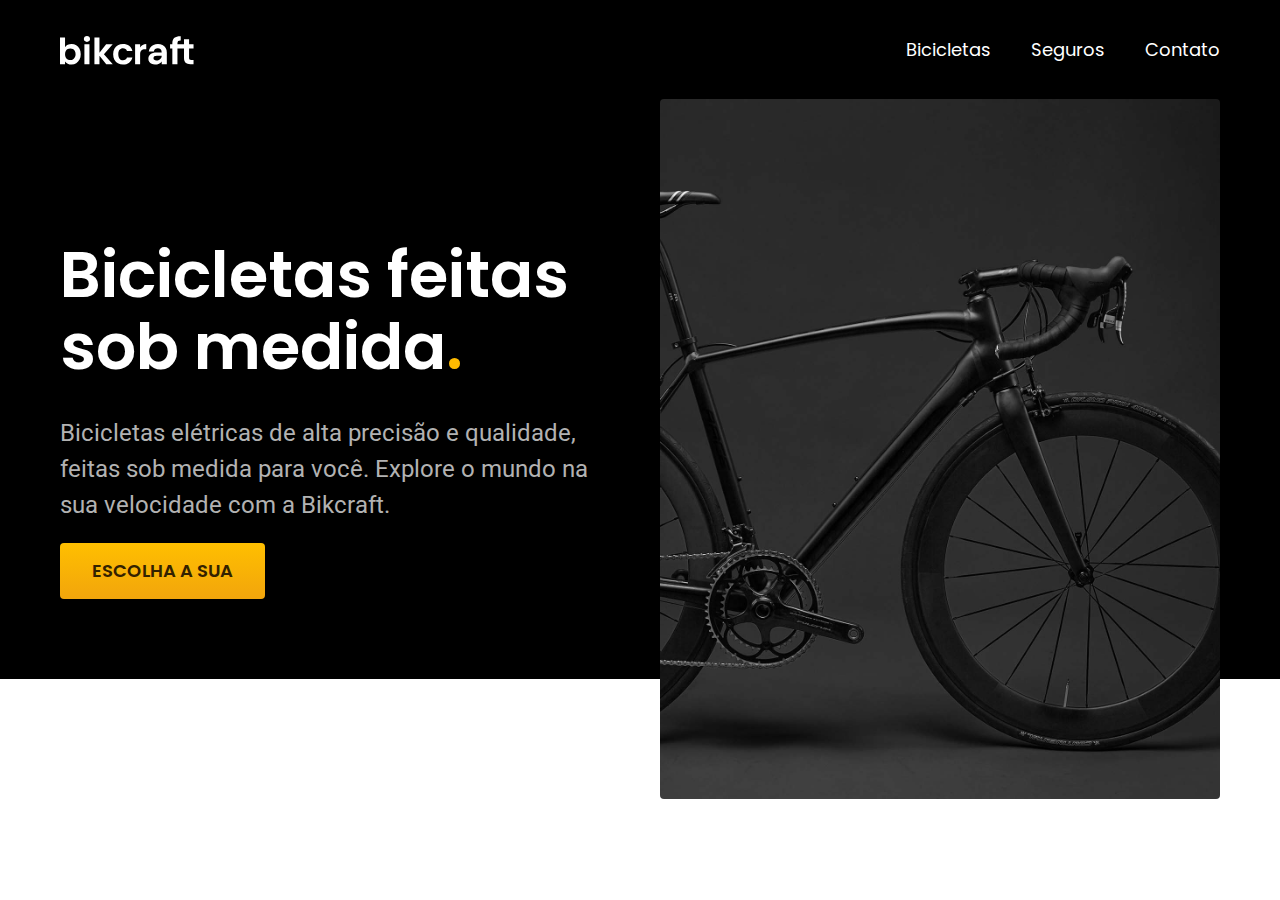
==== SiteBikeCraft_ProjetoFinal/index.html @ 53d5b5f6 "Projeto Final criado header e introdução" ====
<!DOCTYPE html>
<html lang="en">
<head>
    <meta charset="UTF-8">
    <meta name="viewport" content="width=device-width, initial-scale=1.0">
    <title>BikeCraft - Bicicletas Elétricas</title>
    <meta name="description" content="Bicicletas elétricas de alta precisão e qualidade,  feitas sob medida para o cliente. Explore o mundo na sua velocidade com a Bikcraft.">
    <link rel="stylesheet" href="./css/style.css">
    <link rel="preconnect" href="https://fonts.googleapis.com">
<link rel="preconnect" href="https://fonts.gstatic.com" crossorigin>
<link href="https://fonts.googleapis.com/css2?family=Poppins:wght@400;600&family=Roboto:wght@400;500&display=swap" rel="stylesheet">
</head>
<body>
    <header class="header-bg">
        <div class="header">
            <a href="./"><img src="./img/bikcraft.svg" alt=""></a>
            <nav aria-label="primaria">
                <ul class="header-menu">
                    <li><a href="./bicicletas.html">Bicicletas</a></li>
                    <li><a href="./seguros.html">Seguros</a></li>
                    <li><a href="./contato.html">Contato</a></li>
                </ul>
            </nav>
        </div>
    </header>

    <main class="introducao-bg">
        <div class="introducao">
            <div class="introducao-conteudo">
              <h1>Bicicletas feitas sob medida<span>.</span></h1>
              <p>Bicicletas elétricas de alta precisão e qualidade, feitas sob medida para você. Explore o mundo na sua velocidade com a Bikcraft.</p>
              <a class="btn" href="./bicicletas.html">Escolha a sua</a>
            </div>
            <div><img src="./img/fotos/introducao.jpg" alt="Bicicleta elétrica preta."></div>
        </div>
    </main>
</body>
</html>
---- SiteBikeCraft_ProjetoFinal/css/style.css ----
@import "./cssParticionado/header.css";
@import "./cssParticionado/global.css";
@import "./cssParticionado/introducao.css";
@import "./cssParticionado/componentes.css";
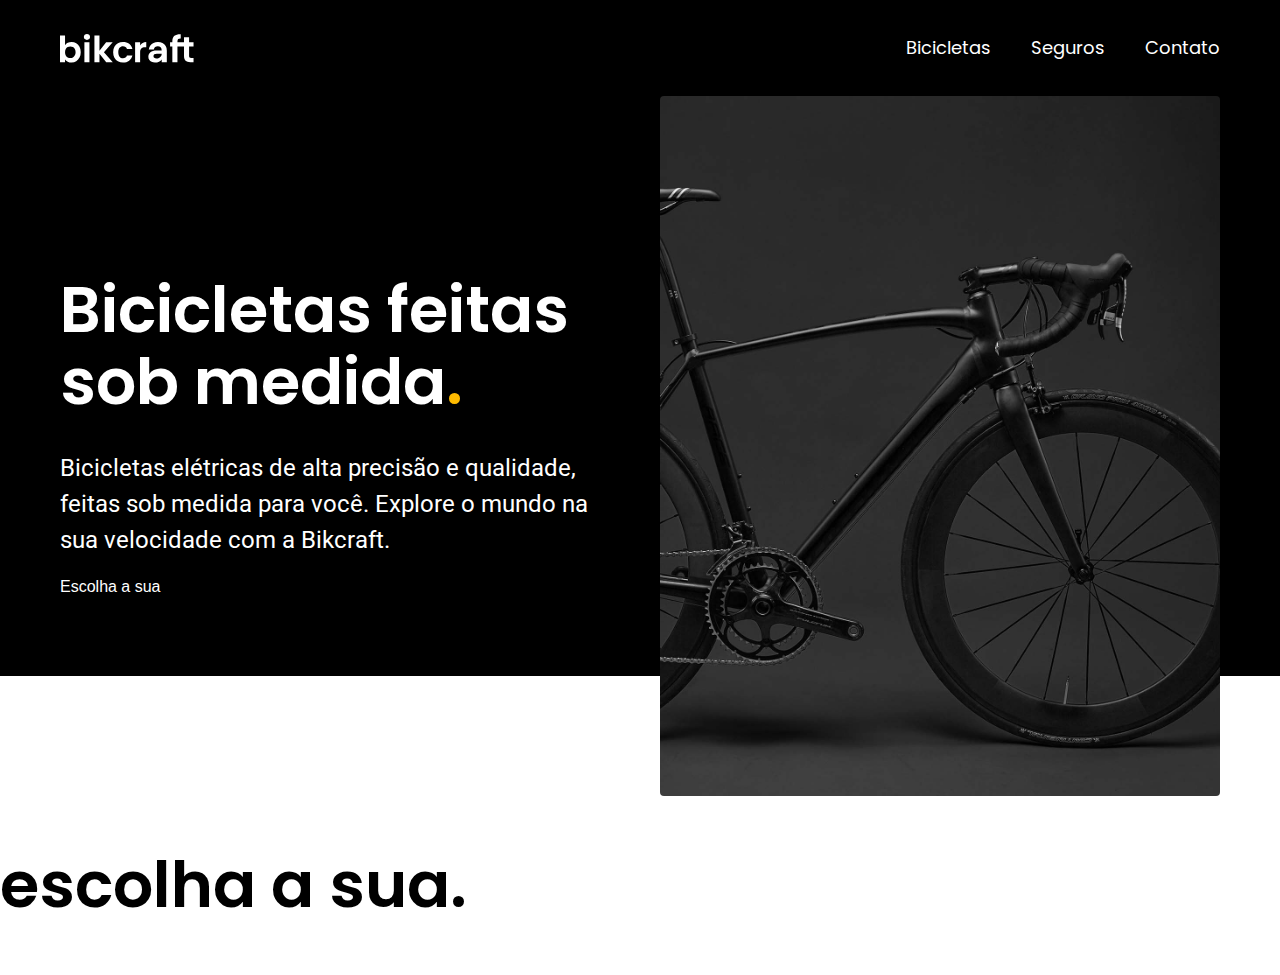
==== commit 6555a9c0: "Particionando css, ajeitando a tipografia" ====
--- a/SiteBikeCraft_ProjetoFinal/index.html
+++ b/SiteBikeCraft_ProjetoFinal/index.html
@@ -12,27 +12,33 @@
 </head>
 <body>
     <header class="header-bg">
-        <div class="header">
-            <a href="./"><img src="./img/bikcraft.svg" alt=""></a>
-            <nav aria-label="primaria">
-                <ul class="header-menu">
-                    <li><a href="./bicicletas.html">Bicicletas</a></li>
-                    <li><a href="./seguros.html">Seguros</a></li>
-                    <li><a href="./contato.html">Contato</a></li>
-                </ul>
-            </nav>
+        <div class="header container">
+          <a href="./">
+            <img src="./img/bikcraft.svg" alt="Bikcraft">
+          </a>
+    
+          <nav aria-label="primaria">
+            <ul class="header-menu font-1-m cor-0">
+              <li><a href="./bicicletas.html">Bicicletas</a></li>
+              <li><a href="./seguros.html">Seguros</a></li>
+              <li><a href="./contato.html">Contato</a></li>
+            </ul>
+          </nav>
         </div>
-    </header>
-
-    <main class="introducao-bg">
-        <div class="introducao">
-            <div class="introducao-conteudo">
-              <h1>Bicicletas feitas sob medida<span>.</span></h1>
-              <p>Bicicletas elétricas de alta precisão e qualidade, feitas sob medida para você. Explore o mundo na sua velocidade com a Bikcraft.</p>
-              <a class="btn" href="./bicicletas.html">Escolha a sua</a>
-            </div>
-            <div><img src="./img/fotos/introducao.jpg" alt="Bicicleta elétrica preta."></div>
+      </header>
+    
+      <main class="introducao-bg">
+        <div class="introducao container">
+          <div class="introducao-conteudo">
+            <h1 class="font-1-xxl cor-0">Bicicletas feitas sob medida<span class="cor-p1">.</span></h1>
+            <p class="font-2-l cor-5">Bicicletas elétricas de alta precisão e qualidade, feitas sob medida para você. Explore o mundo na sua velocidade com a Bikcraft.</p>
+            <a class="botao" href="./bicicletas.html">Escolha a sua</a>
+          </div>
+          <div>
+            <img src="./img/fotos/introducao.jpg" alt="Bicicleta elétrica preta.">
+          </div>
         </div>
-    </main>
+      </main>
+    <h2 class="font-1-xxl">escolha a sua.</h2>
 </body>
 </html>--- a/SiteBikeCraft_ProjetoFinal/css/style.css
+++ b/SiteBikeCraft_ProjetoFinal/css/style.css
@@ -2,6 +2,7 @@
 @import "./cssParticionado/global.css";
 @import "./cssParticionado/introducao.css";
 @import "./cssParticionado/componentes.css";
+@import "./cssParticionado/tipografia.css";
 
 
   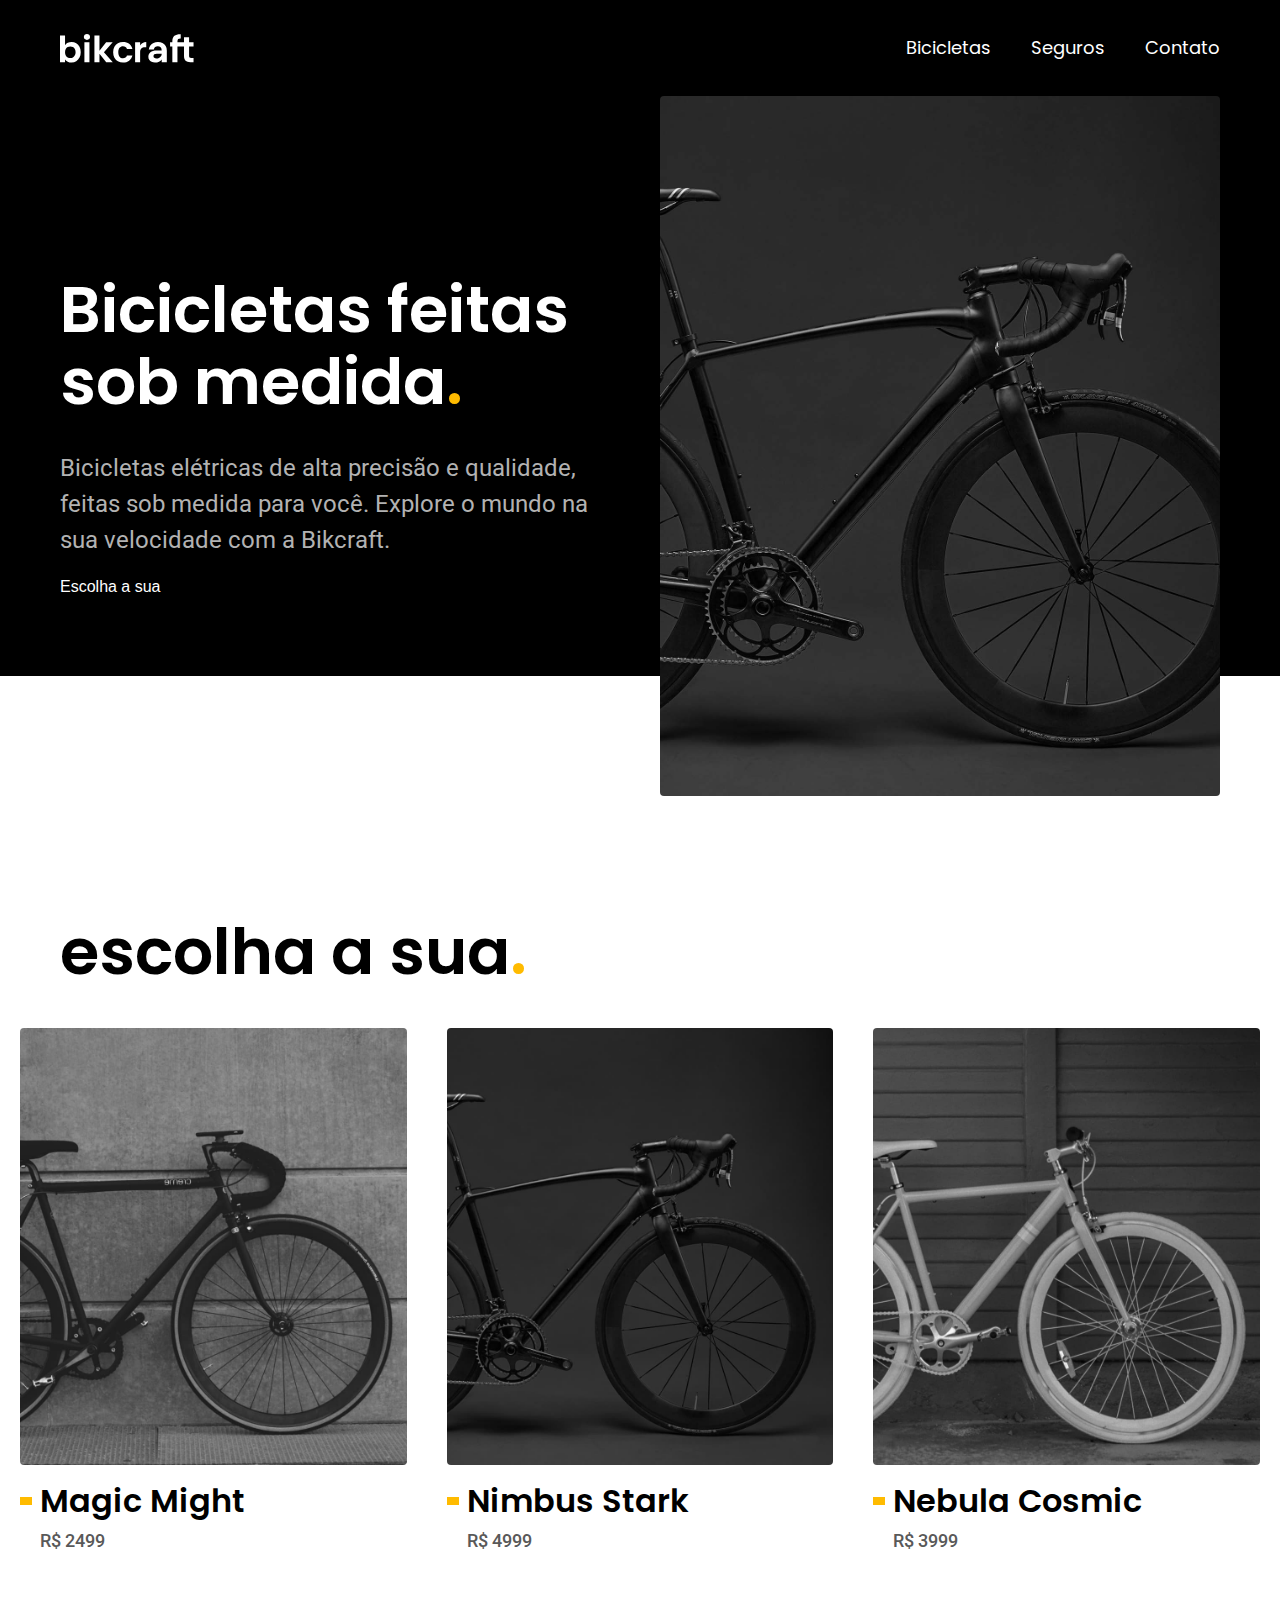
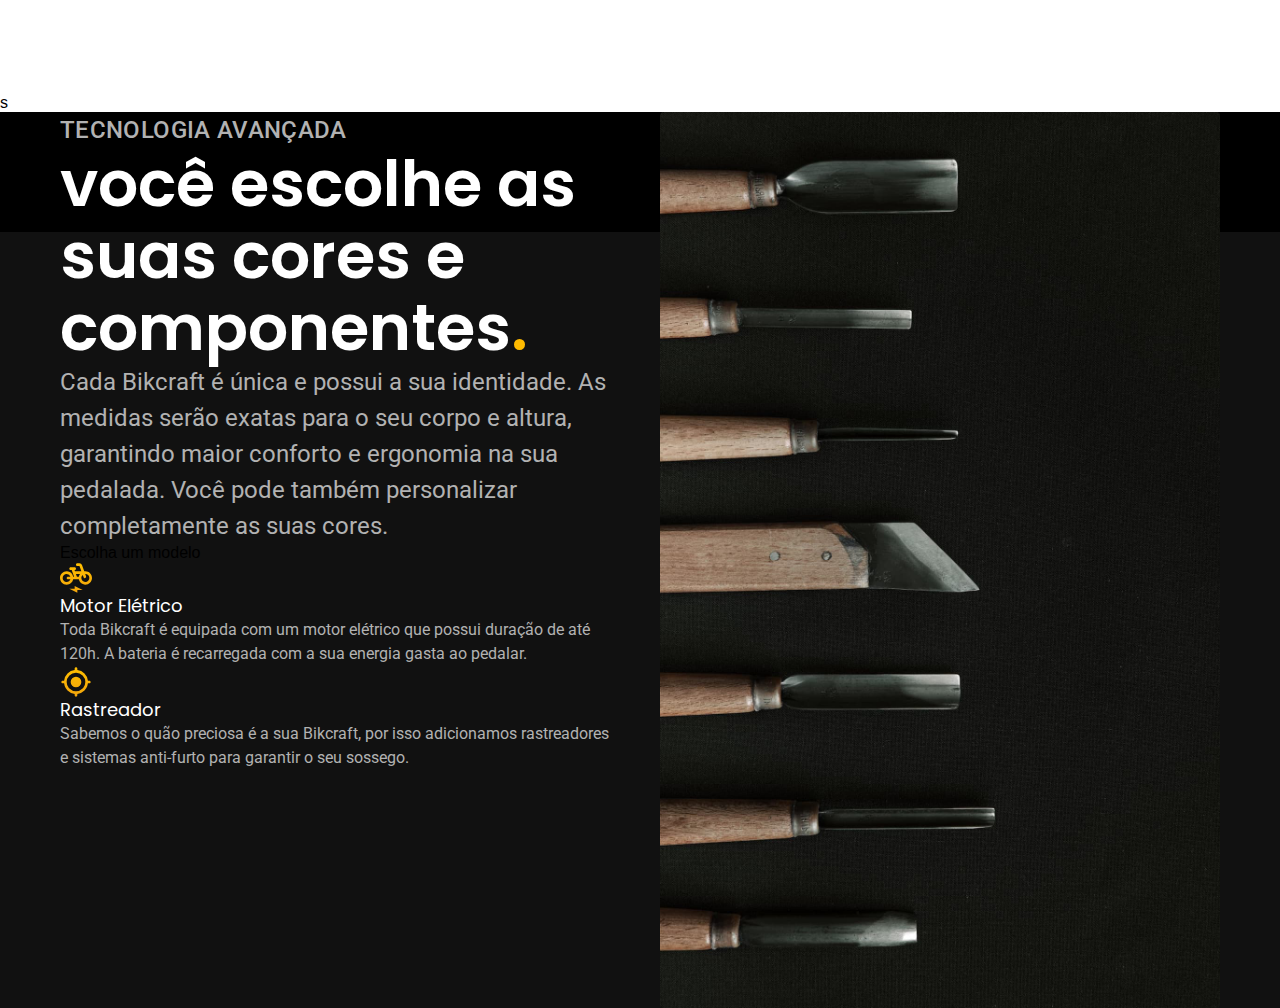
==== commit 4d147851: "Criado as section lista de bicicletas e tecnologia" ====
--- a/SiteBikeCraft_ProjetoFinal/index.html
+++ b/SiteBikeCraft_ProjetoFinal/index.html
@@ -39,6 +39,57 @@
           </div>
         </div>
       </main>
-    <h2 class="font-1-xxl">escolha a sua.</h2>
+    <article class="bicicletas-lista">
+      <h2 class="container font-1-xxl">escolha a sua<span class="cor-p1">.</span></h2>
+      <ul>
+        <li>
+          <a href="./bicicletas/magic.html">
+            <img src="./img/bicicletas/magic-home.jpg" alt="Bicicleta preta">
+            <h3 class="font-1-xl">Magic Might</h3>
+            <span class="font-2-m cor-8">R$ 2499</span>
+          </a>
+        </li>
+        <li>
+          <a href="./bicicletas/nimbus.html">
+            <img src="./img/bicicletas/nimbus-home.jpg" alt="Bicicleta preta">
+            <h3 class="font-1-xl">Nimbus Stark</h3>
+            <span class="font-2-m cor-8">R$ 4999</span>
+          </a>
+        </li>
+        <li>
+          <a href="./bicicletas/nebula.html">
+            <img src="./img/bicicletas/nebula-home.jpg" alt="Bicicleta preta">
+            <h3 class="font-1-xl">Nebula Cosmic</h3>
+            <span class="font-2-m cor-8">R$ 3999</span>
+          </a>
+        </li>
+      </ul>
+    </article>s
+
+    <article class="tecnologia-bg">
+      <div class="tecnologia container">
+        <div class="tecnologia-conteudo">
+          <span class="font-2-l-b cor-5">Tecnologia Avançada</span>
+          <h2 class="font-1-xxl cor-0">você escolhe as suas cores e componentes<span class="cor-p1">.</span></h2>
+          <p class="font-2-l cor-5">Cada Bikcraft é única e possui a sua identidade. As medidas serão exatas para o seu corpo e altura, garantindo maior conforto e ergonomia na sua pedalada. Você pode também personalizar completamente as suas cores.</p>
+          <a class="link" href="./bicicletas.html">Escolha um modelo</a>
+          <div class="tecnologia-vantagens">
+            <div>
+              <img src="./img/icones/eletrica.svg" alt="">
+              <h3 class="font-1-m cor-0">Motor Elétrico</h3>
+              <p class="font-2-s cor-5">Toda Bikcraft é equipada com um motor elétrico que possui duração de até 120h. A bateria é recarregada com a sua energia gasta ao pedalar.</p>
+            </div>
+            <div>
+              <img src="./img/icones/rastreador.svg" alt="">
+              <h3 class="font-1-m cor-0">Rastreador</h3>
+              <p class="font-2-s cor-5">Sabemos o quão preciosa é a sua Bikcraft, por isso adicionamos rastreadores e sistemas anti-furto para garantir o seu sossego.</p>
+            </div>
+          </div>
+        </div>
+        <div class="tecnologia-imagem">
+          <img src="./img/fotos/tecnologia.jpg" alt="">
+        </div>
+      </div>
+    </article>
 </body>
 </html>--- a/SiteBikeCraft_ProjetoFinal/css/style.css
+++ b/SiteBikeCraft_ProjetoFinal/css/style.css
@@ -3,6 +3,11 @@
 @import "./cssParticionado/introducao.css";
 @import "./cssParticionado/componentes.css";
 @import "./cssParticionado/tipografia.css";
+@import "./cssParticionado/cores.css";
+@import "./cssParticionado/tecnologia.css";
+
+@import "./cssParticionado/bicicletas-lista.css";
+
 
 
   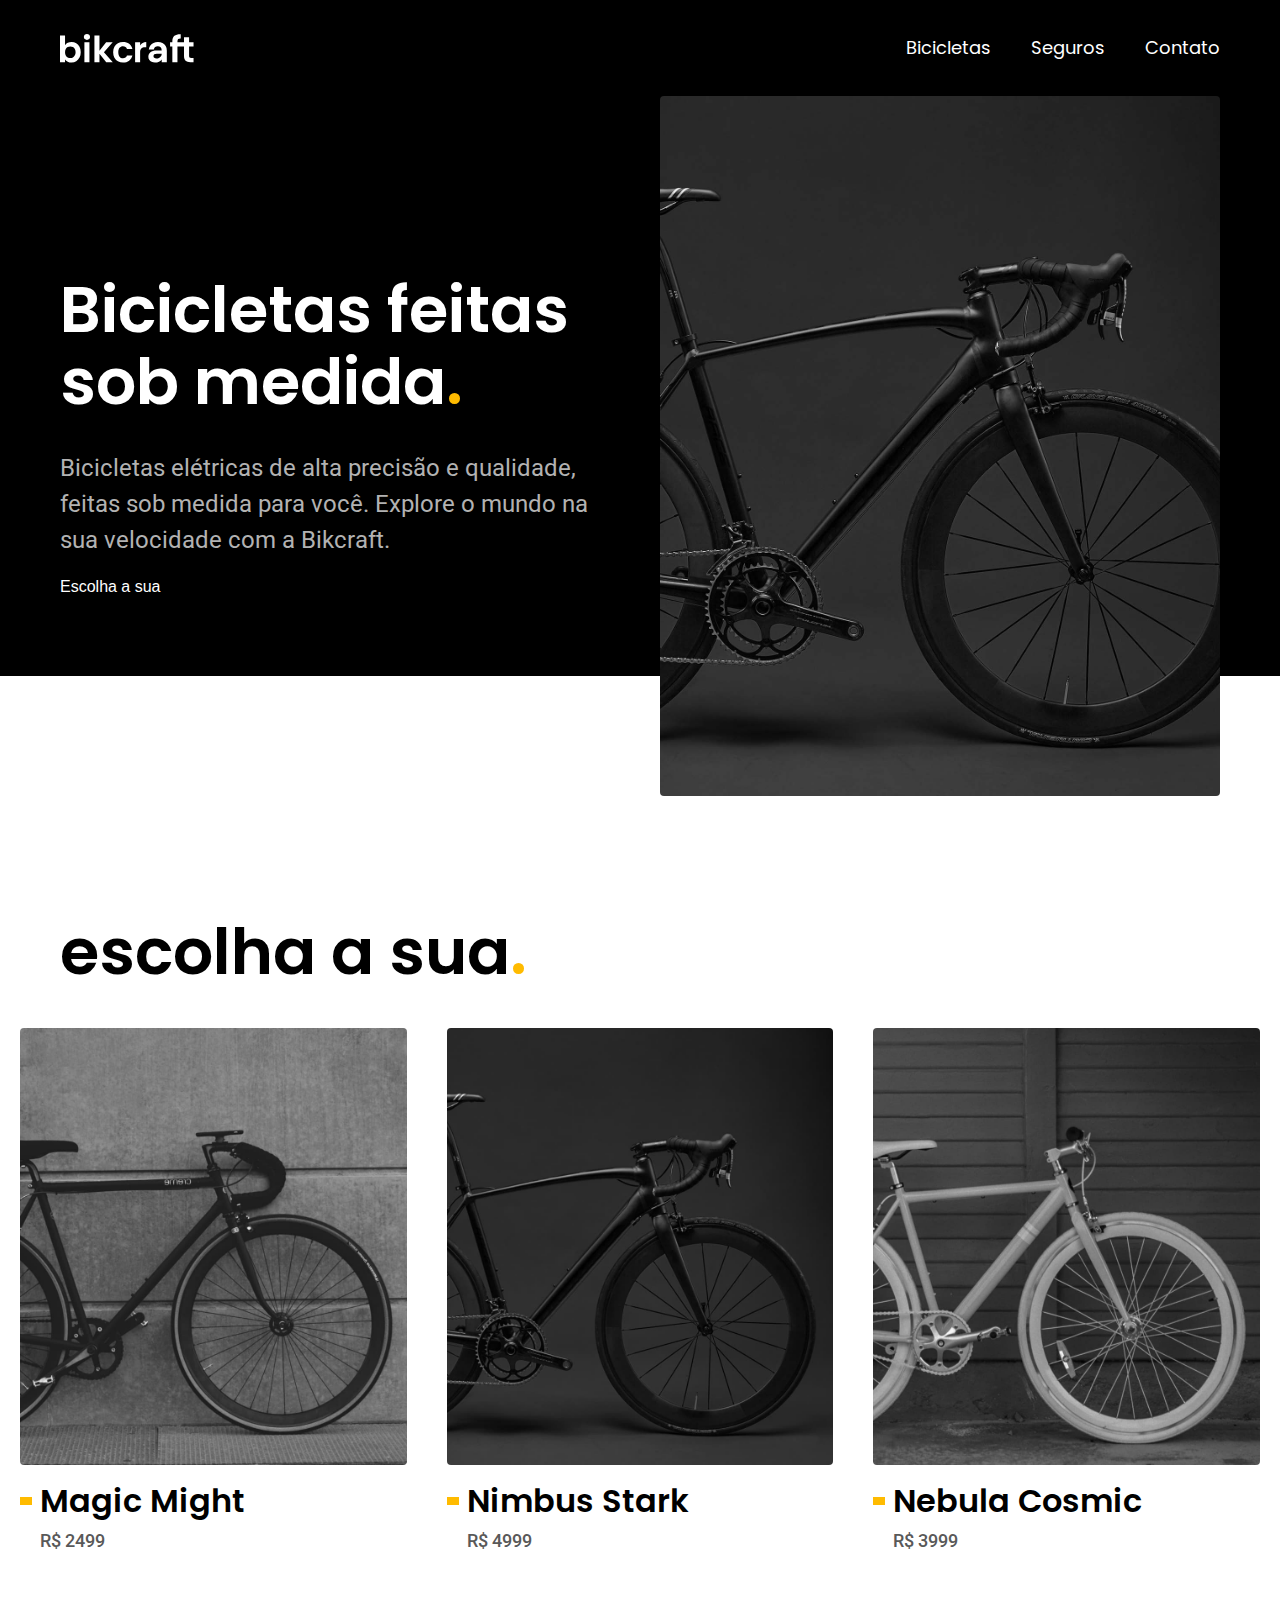
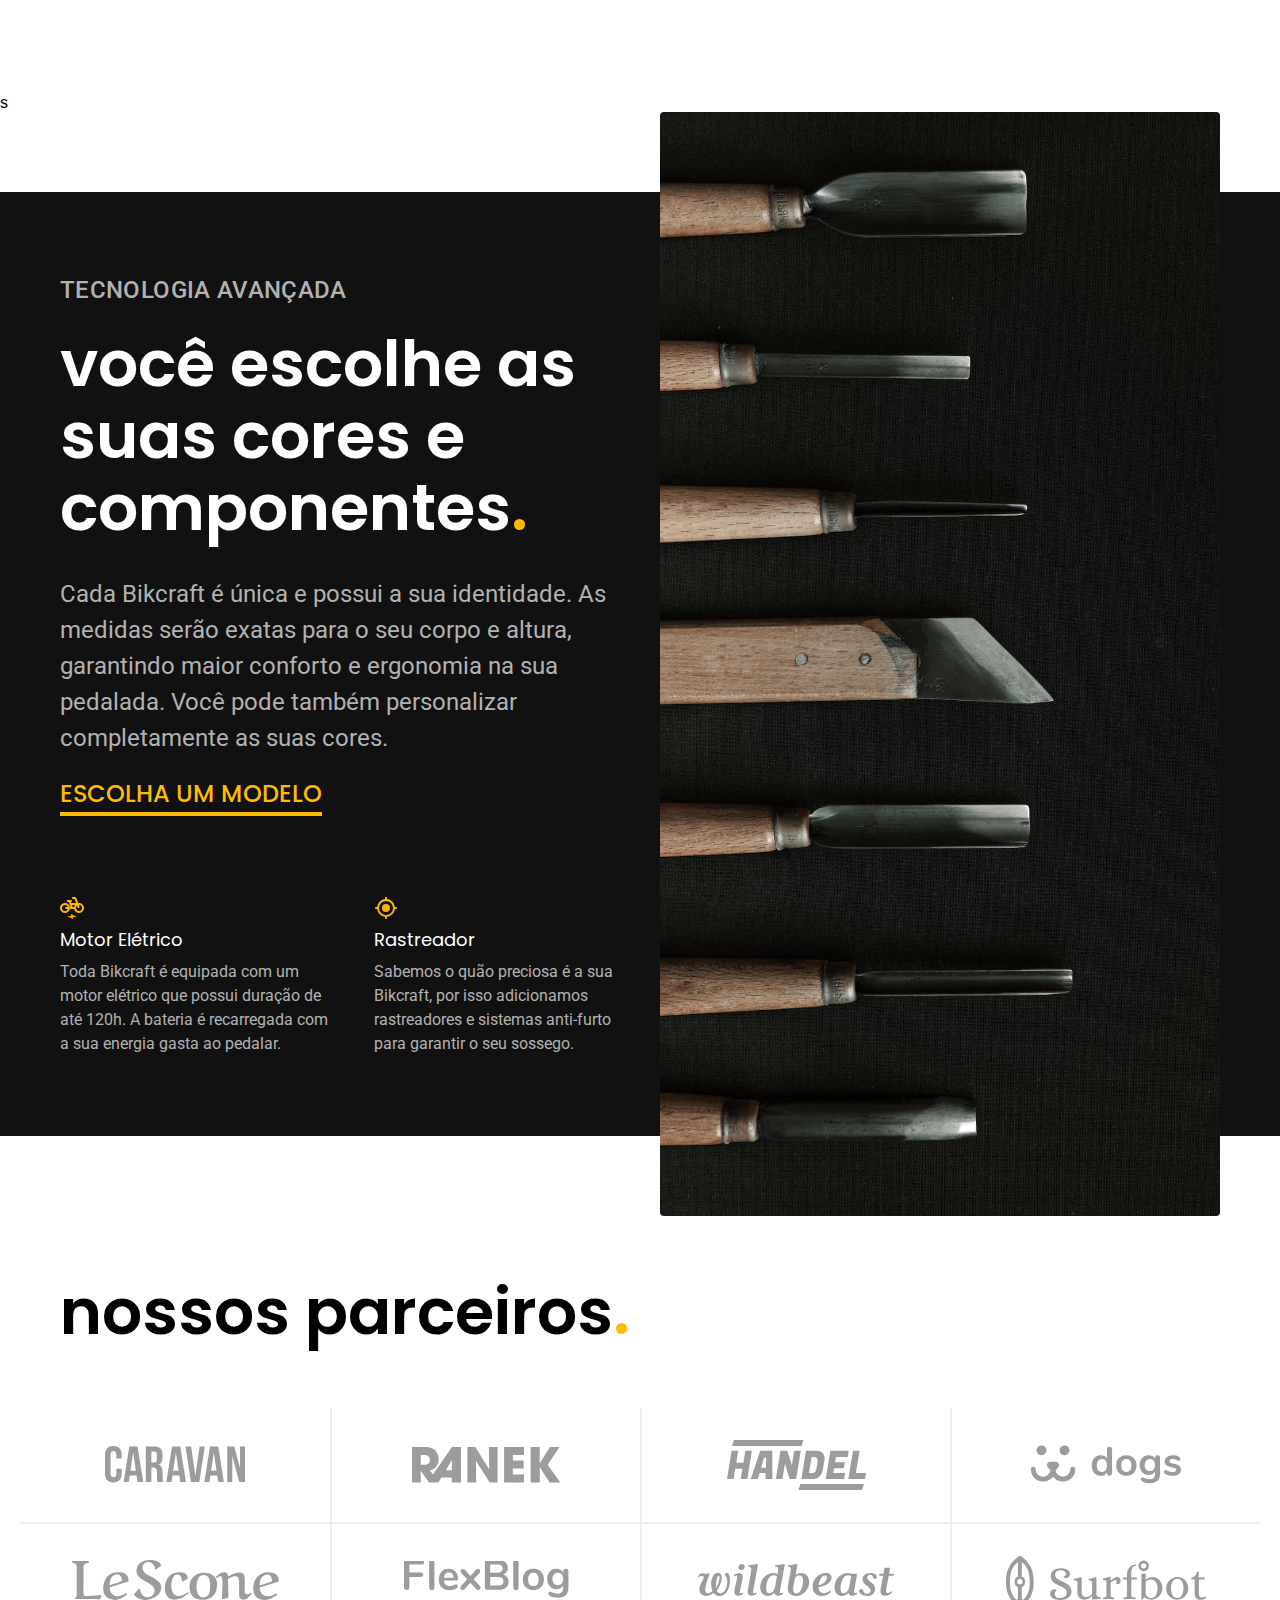
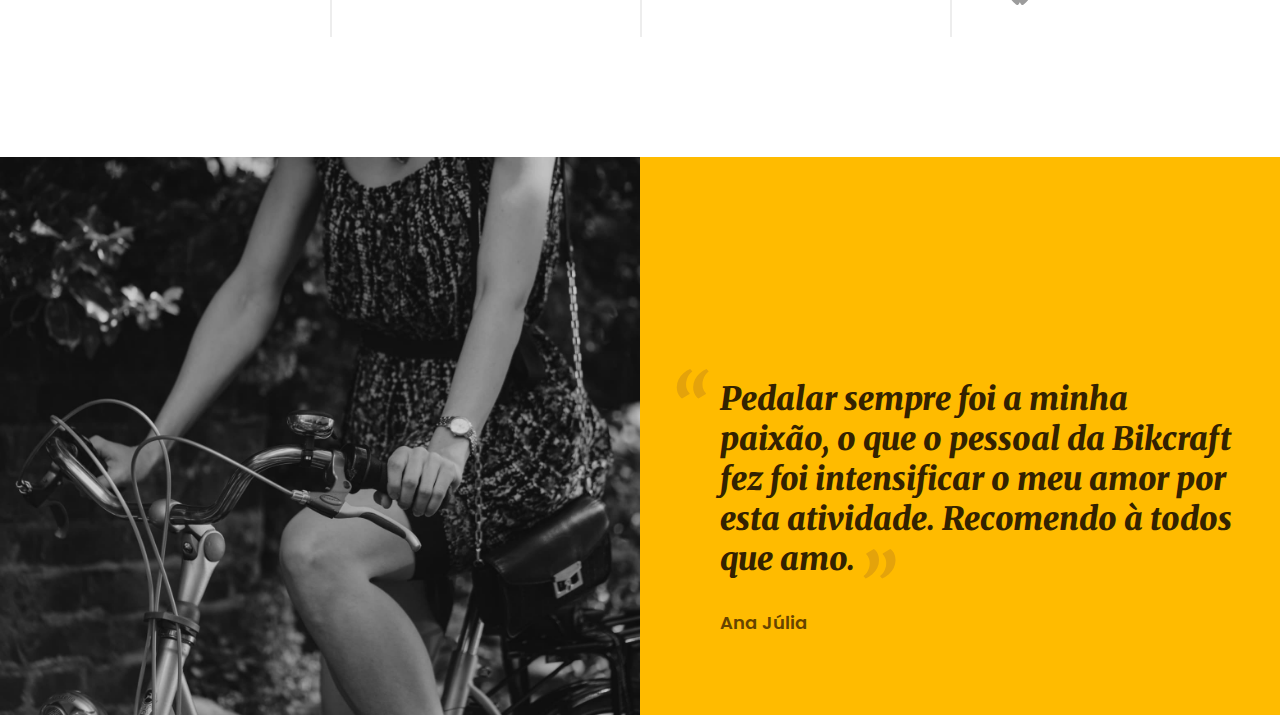
==== commit 412cd1fd: "Sessao parceiros finalizada" ====
--- a/SiteBikeCraft_ProjetoFinal/index.html
+++ b/SiteBikeCraft_ProjetoFinal/index.html
@@ -8,7 +8,8 @@
     <link rel="stylesheet" href="./css/style.css">
     <link rel="preconnect" href="https://fonts.googleapis.com">
 <link rel="preconnect" href="https://fonts.gstatic.com" crossorigin>
-<link href="https://fonts.googleapis.com/css2?family=Poppins:wght@400;600&family=Roboto:wght@400;500&display=swap" rel="stylesheet">
+<link href="https://fonts.googleapis.com/css2?family=Merriweather:ital,wght@1,900&family=Poppins:wght@400;600&family=Roboto:wght@500&display=swap" rel="stylesheet">
+
 </head>
 <body>
     <header class="header-bg">
@@ -91,5 +92,34 @@
         </div>
       </div>
     </article>
+
+
+    <section class="parceiros" aria-label="Nossos Parceiros">
+      <h2 class="font-1-xxl container">nossos parceiros<span class="cor-p1">.</span></h2>
+
+      <ul>
+        <li><img src="./img/parceiros/caravan.svg" alt="caravan"></li>
+        <li><img src="./img/parceiros/ranek.svg" alt="ranek"></li>
+        <li><img src="./img/parceiros/handel.svg" alt="handel"></li>
+        <li><img src="./img/parceiros/dogs.svg" alt="dogs"></li>
+        <li><img src="./img/parceiros/lescone.svg" alt="lescone"></li>
+        <li><img src="./img/parceiros/flexblog.svg" alt="flexblog"></li>
+        <li><img src="./img/parceiros/wildbeast.svg" alt="wildbeast"></li>
+        <li><img src="./img/parceiros/surfbot.svg" alt="surfbot"></li>
+      </ul>
+    </section>
+
+    <section class="depoimento" aria-label="Depoimento">
+      <div>
+        <img src="./img/fotos/depoimento.jpg" alt="Pessoa pedalando uma bicicleta Bikcraft">
+      </div>
+      <div class="depoimento-conteudo">
+        <blockquote class="font-1-xl cor-p5">
+          <p>Pedalar sempre foi a minha paixão, o que o pessoal da Bikcraft fez foi intensificar o meu amor por esta atividade. Recomendo à todos que amo.</p>
+        </blockquote>
+        <span class="font-1-m-b cor-p4">Ana Júlia</span>
+      </div>
+    </section>
+
 </body>
 </html>--- a/SiteBikeCraft_ProjetoFinal/css/style.css
+++ b/SiteBikeCraft_ProjetoFinal/css/style.css
@@ -5,6 +5,8 @@
 @import "./cssParticionado/tipografia.css";
 @import "./cssParticionado/cores.css";
 @import "./cssParticionado/tecnologia.css";
+@import "./cssParticionado/parceiros.css";
+@import "./cssParticionado/depoimento.css";
 
 @import "./cssParticionado/bicicletas-lista.css";
 
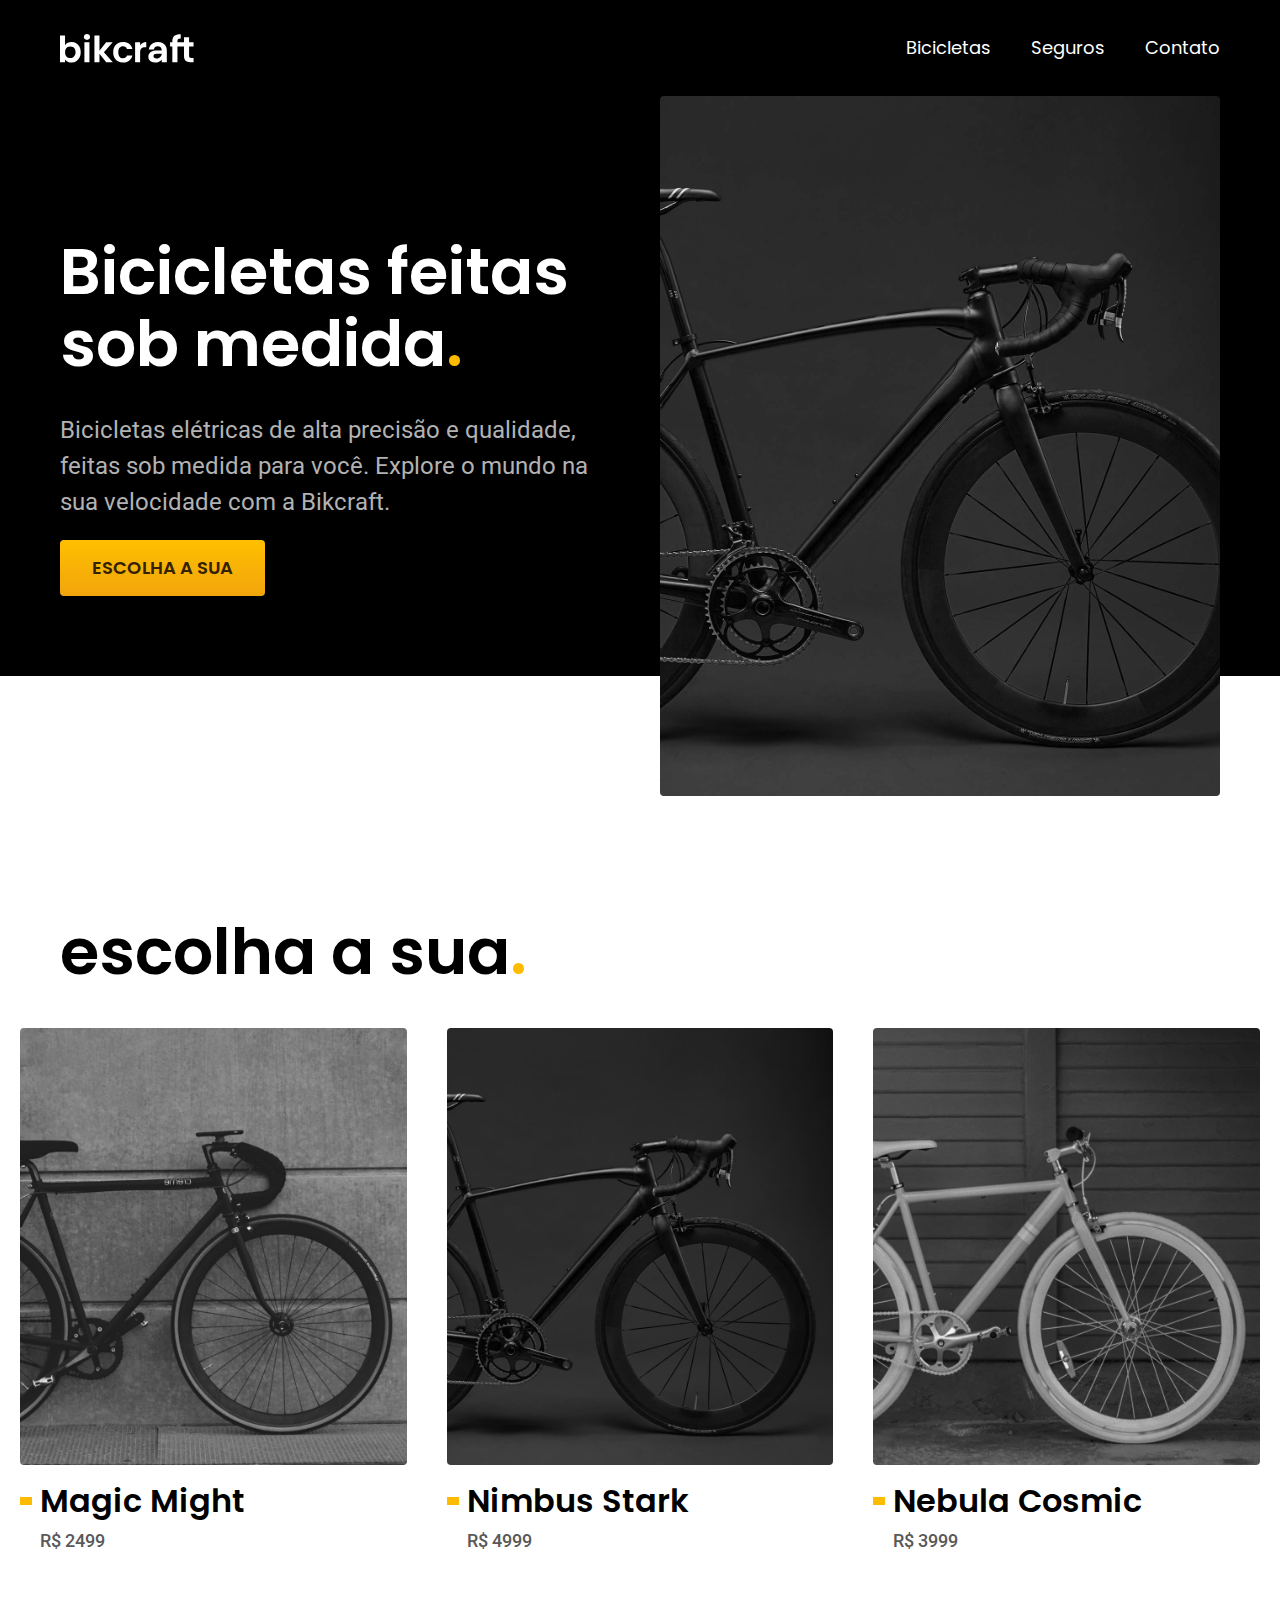
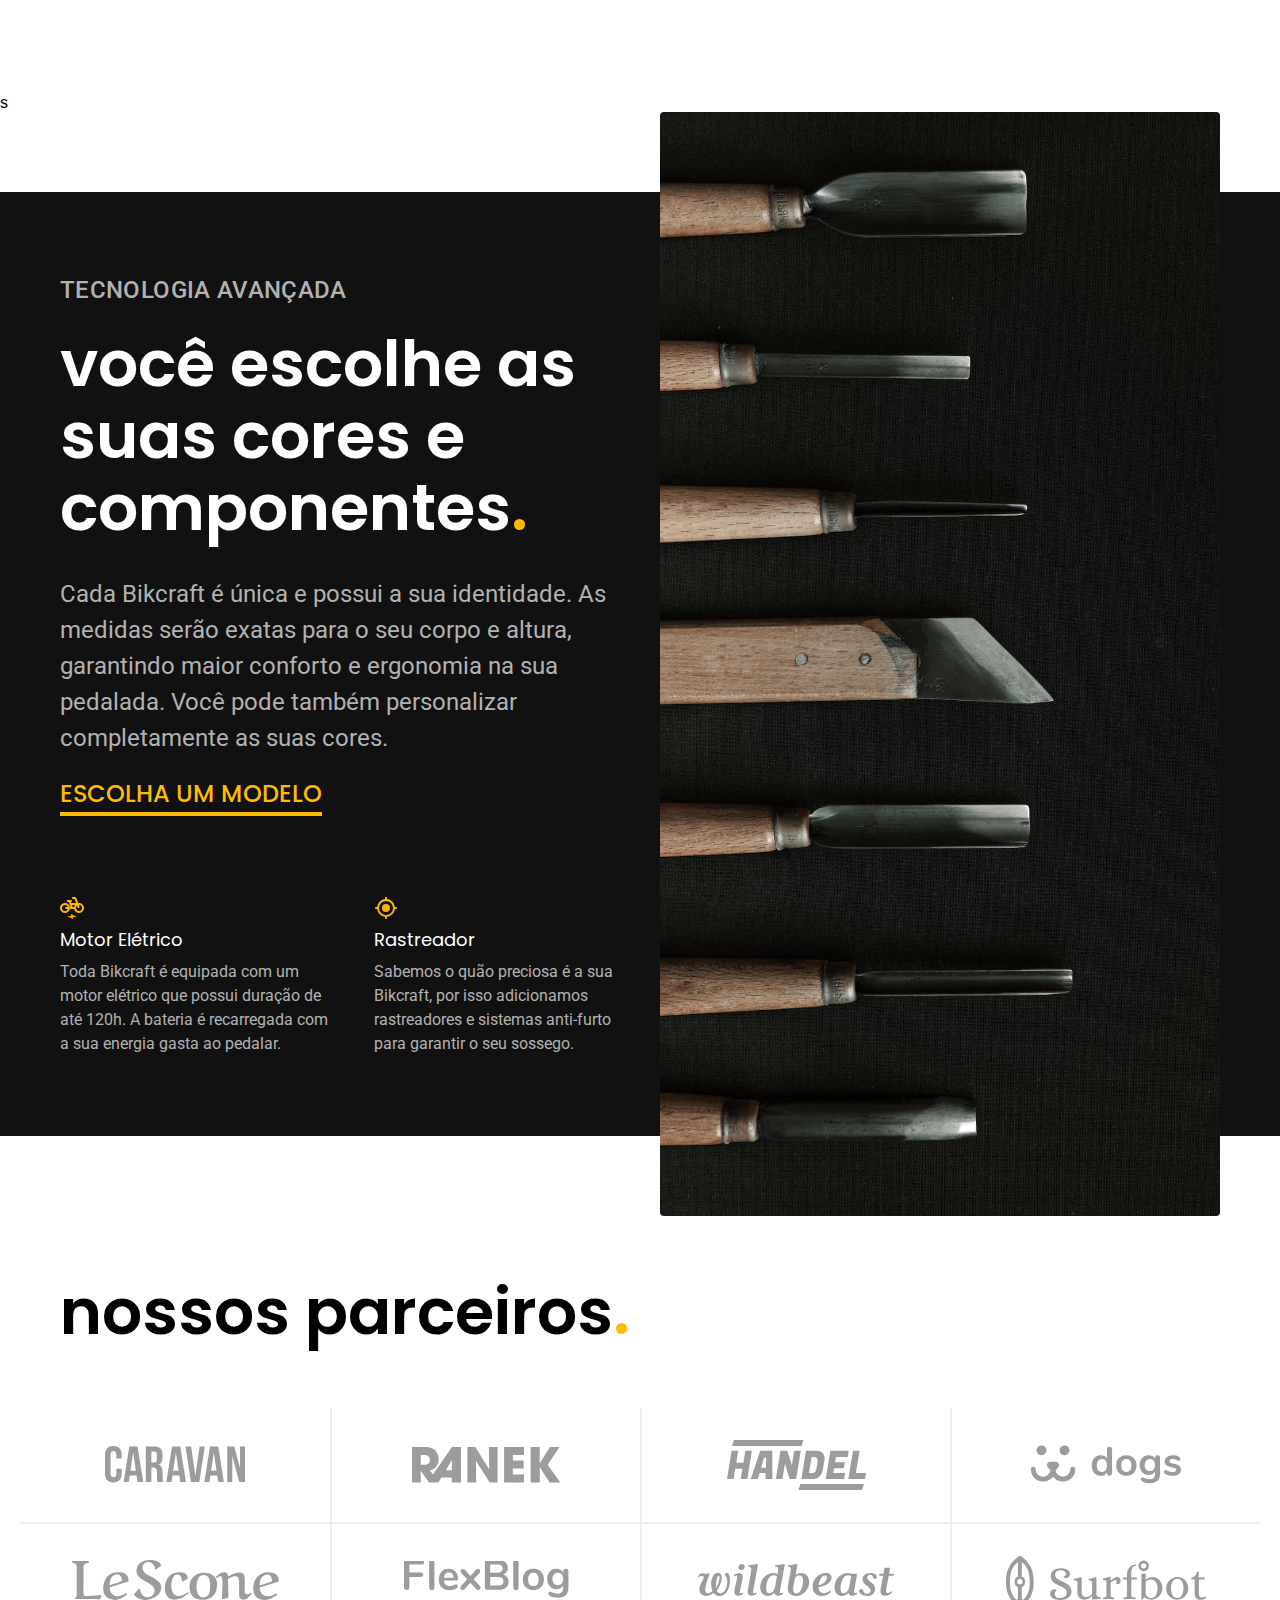
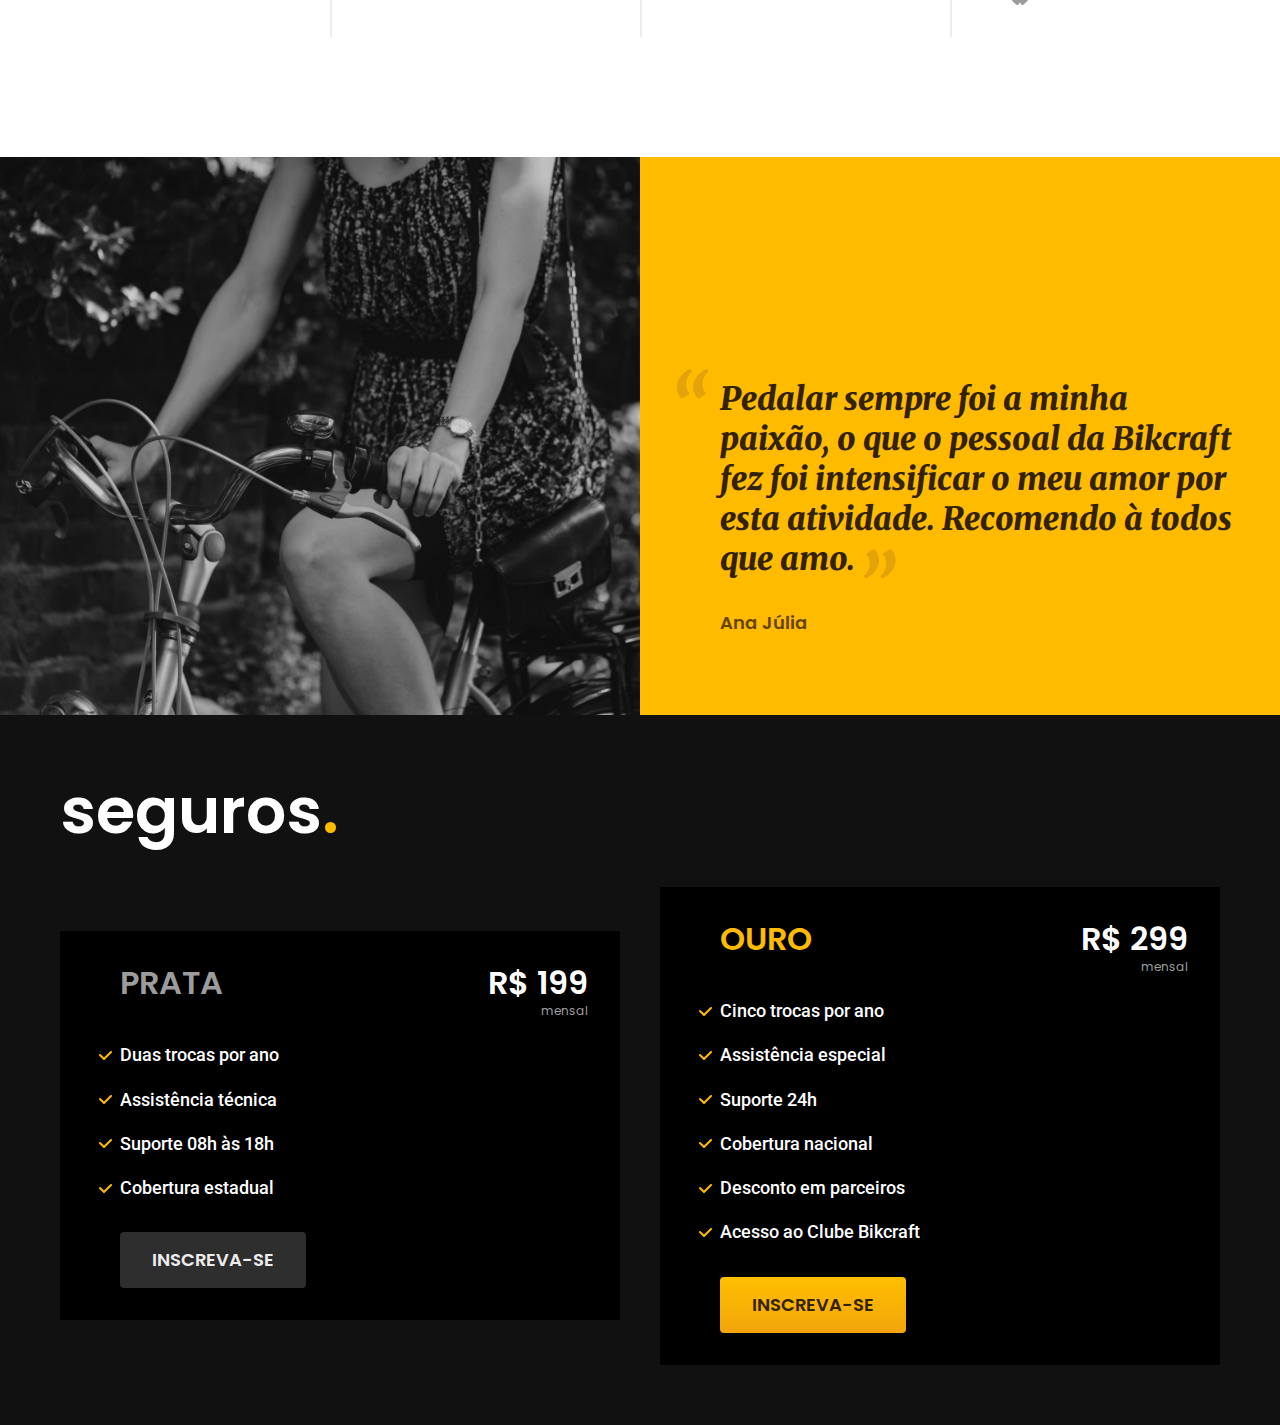
==== commit 8850466c: "Conclusão da section seguros" ====
--- a/SiteBikeCraft_ProjetoFinal/index.html
+++ b/SiteBikeCraft_ProjetoFinal/index.html
@@ -121,5 +121,38 @@
       </div>
     </section>
 
+    <article class="seguros-bg">
+      <div class="seguros container">
+      
+        <h2 class="font-1-xxl cor-0">seguros<span class="cor-p1">.</span></h2>    
+        <div class="seguros-item">
+          <h3 class="font-1-xl cor-6">PRATA</h3>
+          <span class="font-1-xl cor-0">R$ 199 <span class="font-1-xs cor-6">mensal</span></span>
+          <ul class="font-2-m cor-0">
+            <li>Duas trocas por ano</li>
+            <li>Assistência técnica</li>
+            <li>Suporte 08h às 18h</li>
+            <li>Cobertura estadual</li>
+          </ul>
+          <a class="botao secundario" href="./orcamento.html">Inscreva-se</a>
+        </div>
+
+        <div class="seguros-item">
+          <h3 class="font-1-xl cor-p1">OURO</h3>
+          <span class="font-1-xl cor-0">R$ 299 <span class="font-1-xs cor-6">mensal</span></span>
+          <ul class="font-2-m cor-0">
+            <li>Cinco trocas por ano</li>
+            <li>Assistência especial</li>
+            <li>Suporte 24h</li>
+            <li>Cobertura nacional</li>
+            <li>Desconto em parceiros</li>
+            <li>Acesso ao Clube Bikcraft</li>
+          </ul>
+          <a class="botao" href="./orcamento.html">Inscreva-se</a>
+        </div>
+
+    </div>
+  </article>
+
 </body>
 </html>--- a/SiteBikeCraft_ProjetoFinal/css/style.css
+++ b/SiteBikeCraft_ProjetoFinal/css/style.css
@@ -7,6 +7,7 @@
 @import "./cssParticionado/tecnologia.css";
 @import "./cssParticionado/parceiros.css";
 @import "./cssParticionado/depoimento.css";
+@import "./cssParticionado/seguros.css";
 
 @import "./cssParticionado/bicicletas-lista.css";
 
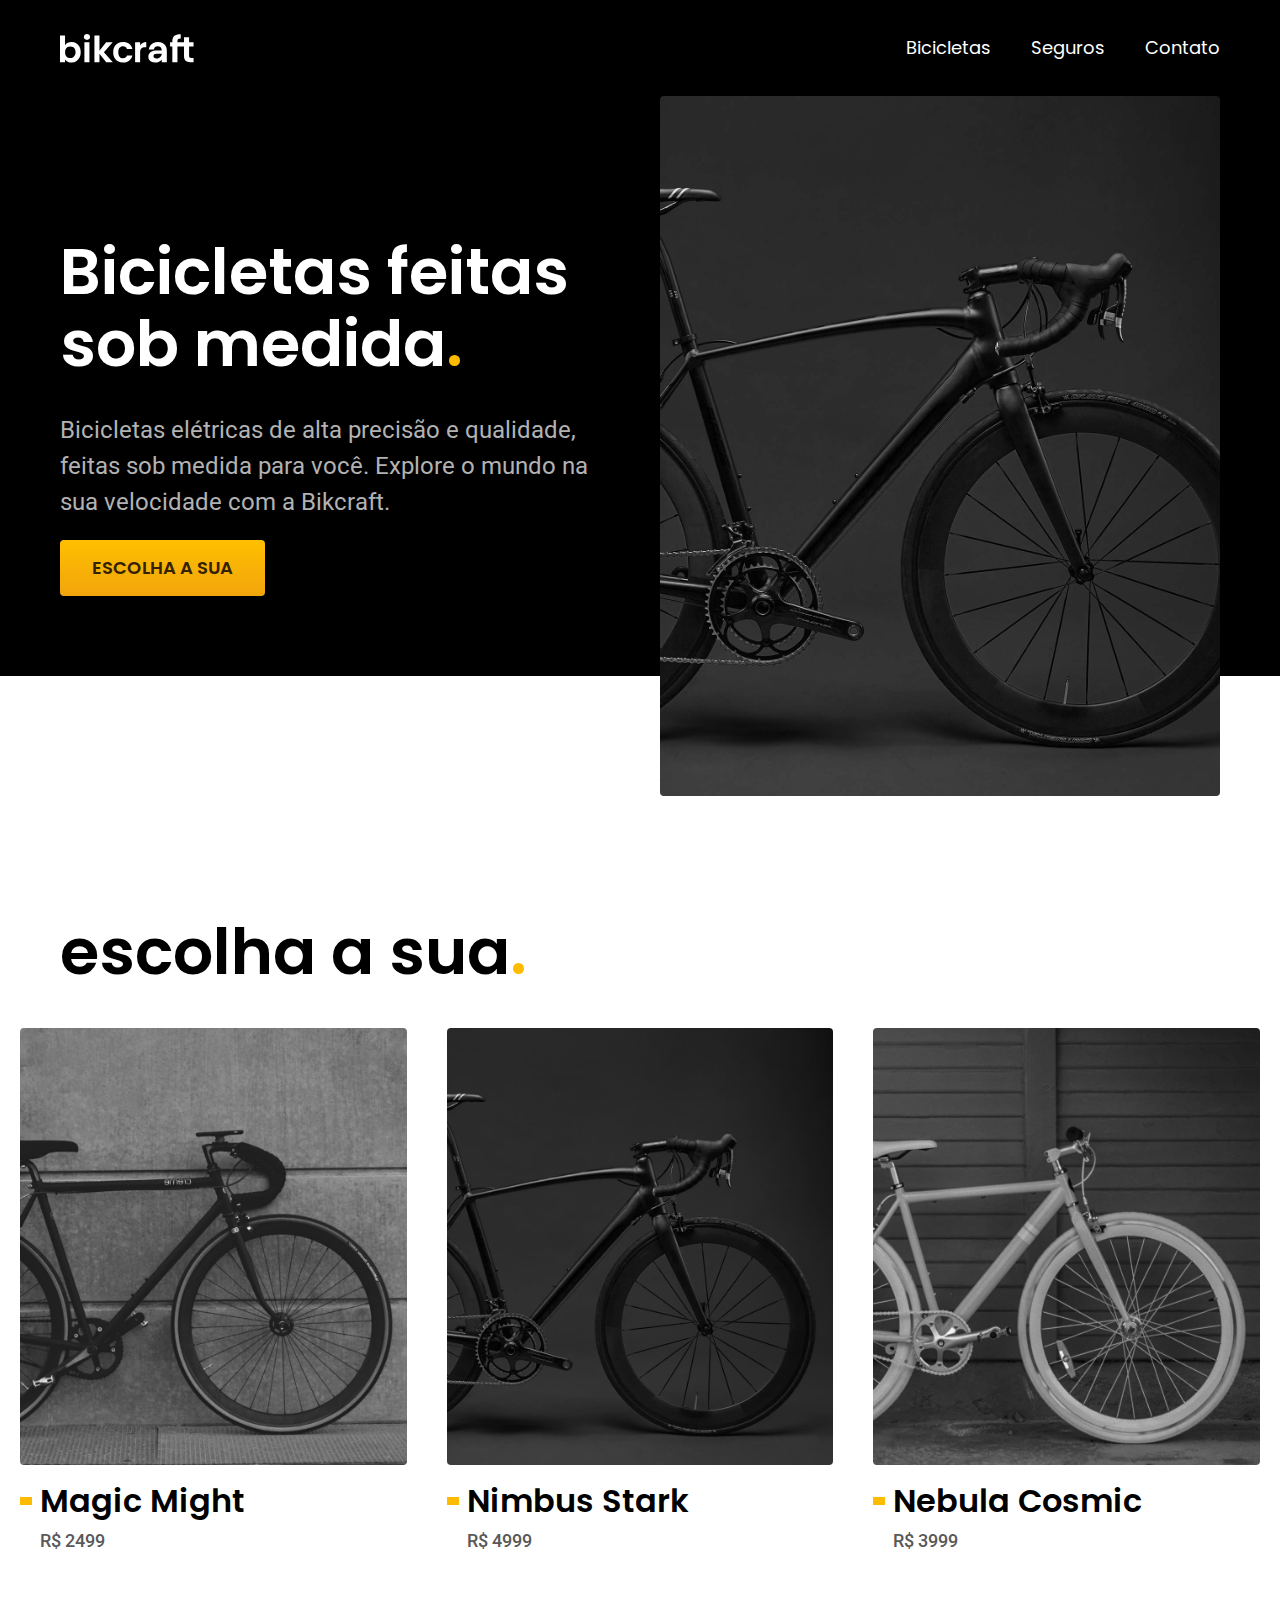
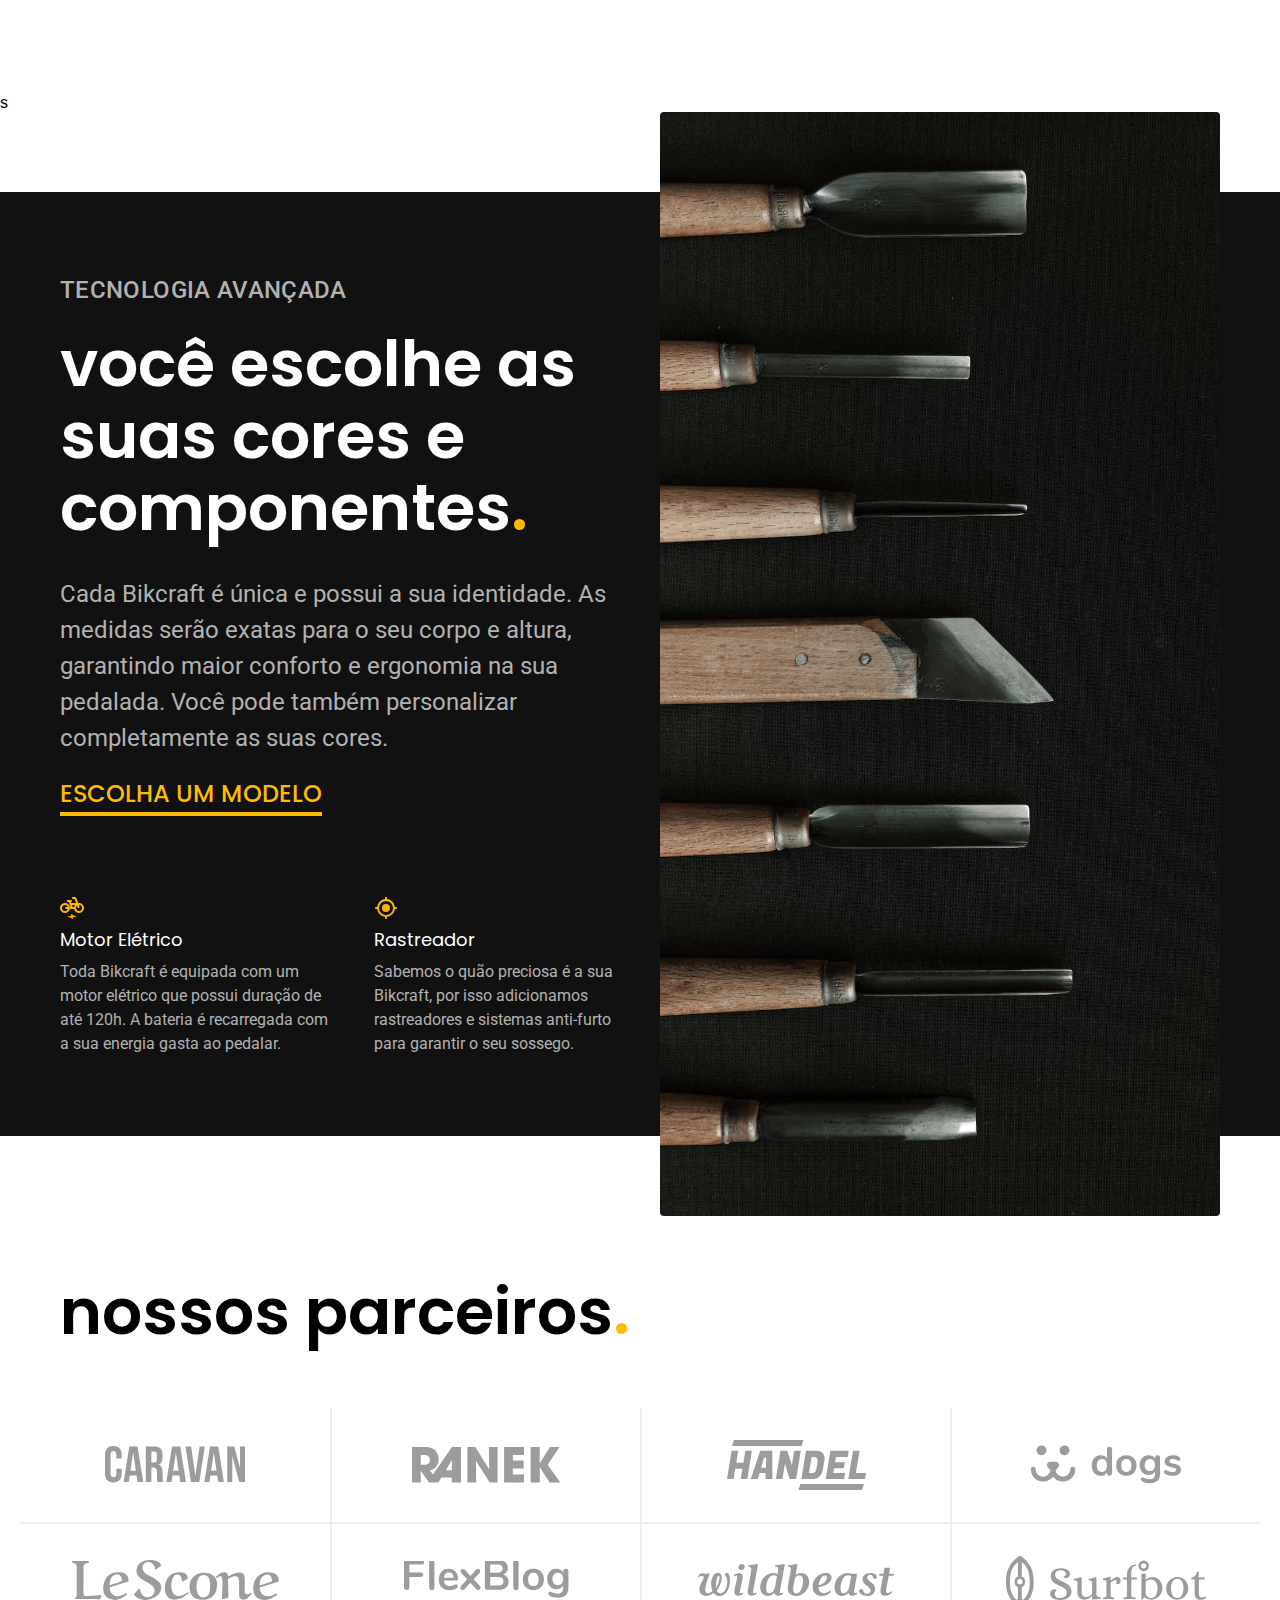
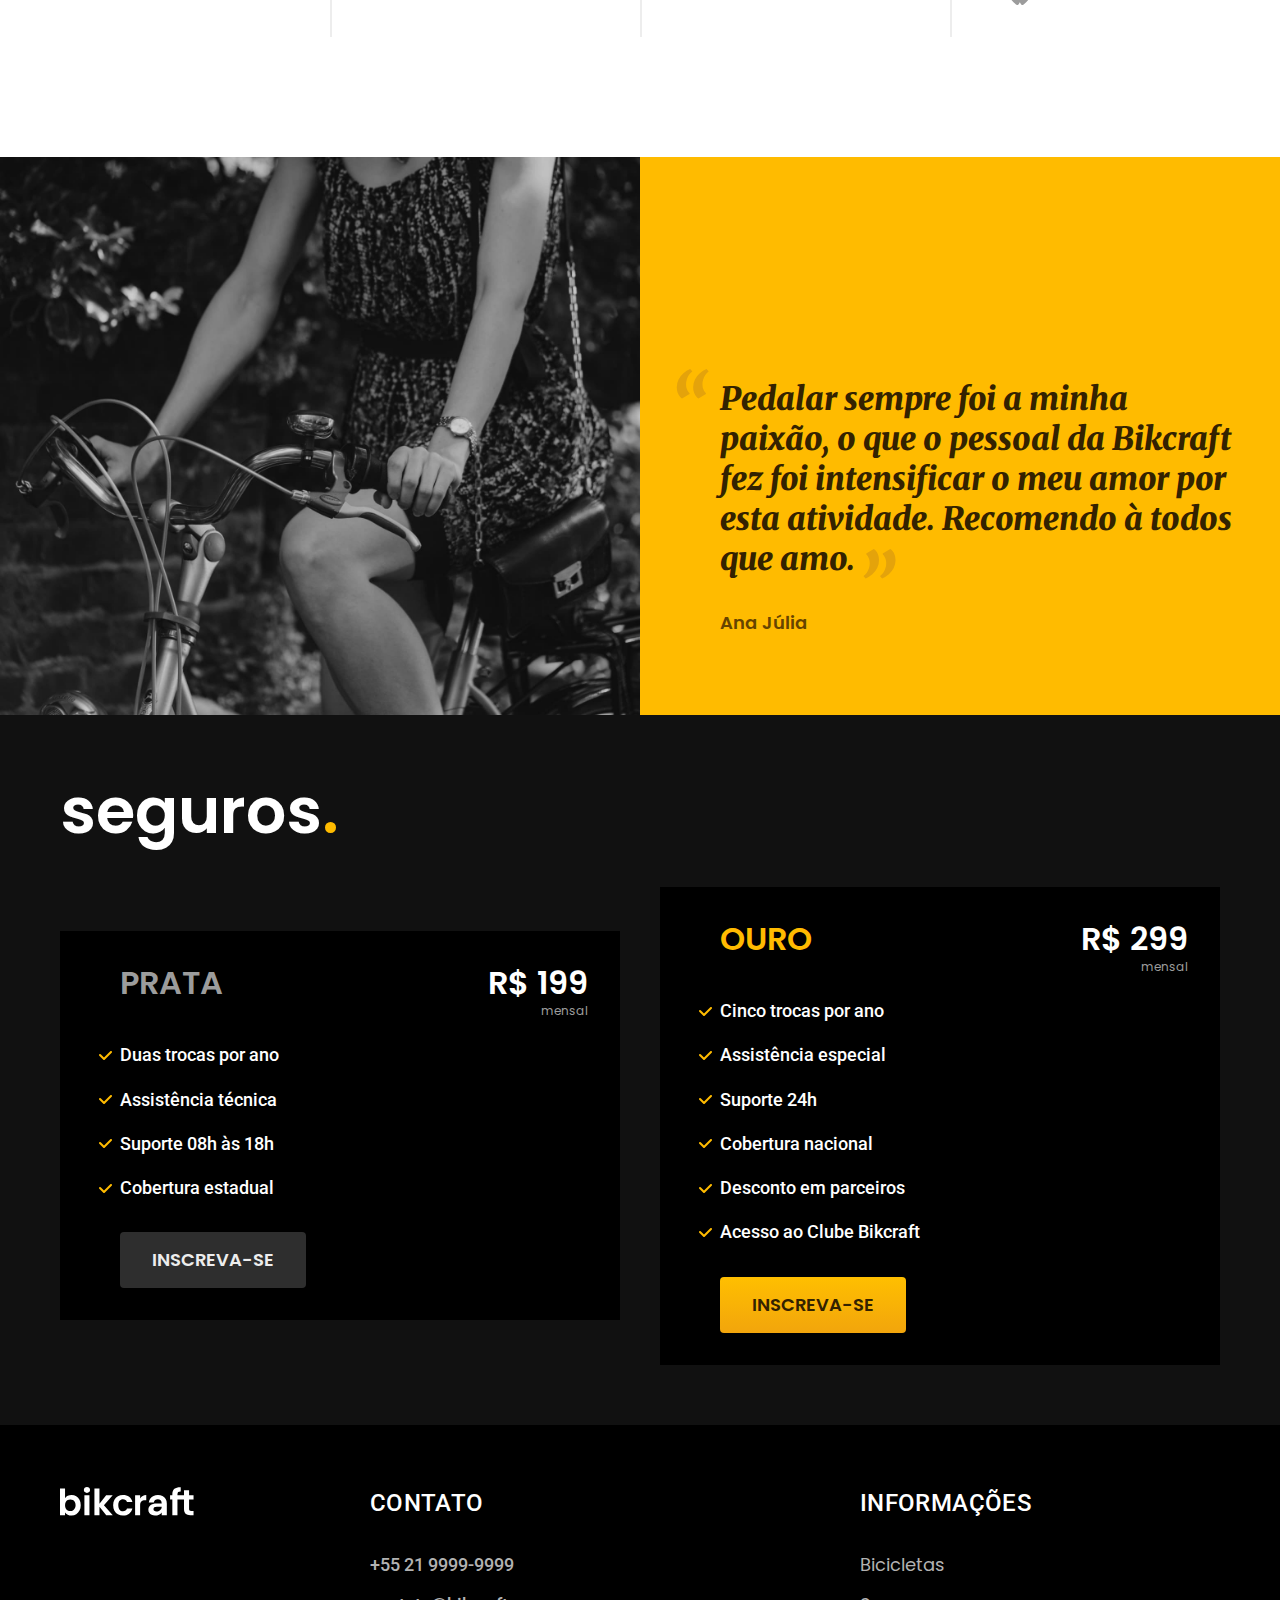
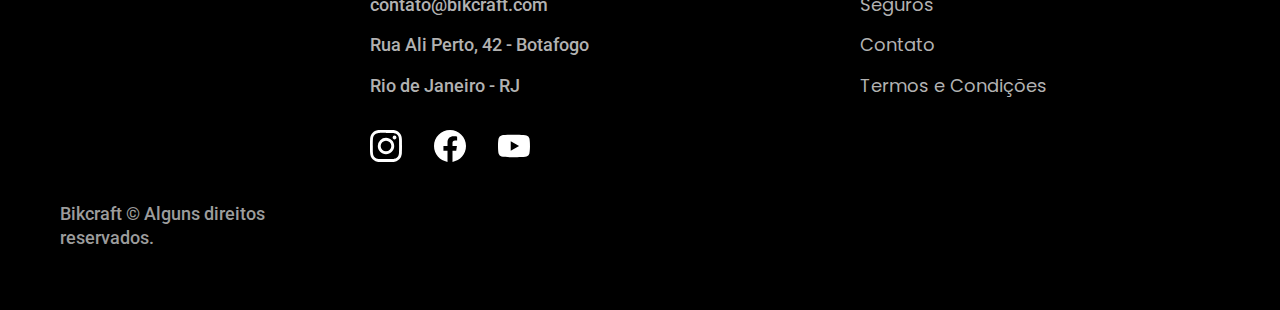
==== commit d00b1433: "iniciando a sessão footer" ====
--- a/SiteBikeCraft_ProjetoFinal/index.html
+++ b/SiteBikeCraft_ProjetoFinal/index.html
@@ -154,5 +154,42 @@
     </div>
   </article>
 
+  <footer class="footer-bg">
+    <div class="footer container">
+      <img src="./img/bikcraft.svg" alt="Bikcraft">
+      <div class="footer-contato">
+        <h3 class="font-2-l-b cor-0">Contato</h3>
+        <ul class="font-2-m cor-5">
+          <li><a href="tel:+552199999999">+55 21 9999-9999</a></li>
+          <li><a href="mailto:contato@bikcraft.com">contato@bikcraft.com</a></li>
+          <li>Rua Ali Perto, 42 - Botafogo</li>
+          <li>Rio de Janeiro - RJ</li>
+        </ul>
+        <div class="footer-redes">
+          <a href="./">
+            <img src="./img/redes/instagram.svg" alt="Instagram">
+          </a>
+          <a href="./">
+            <img src="./img/redes/facebook.svg" alt="Facebook">
+          </a>
+          <a href="./">
+            <img src="./img/redes/youtube.svg" alt="Youtube">
+          </a>
+        </div>
+      </div>
+      <div class="footer-informacoes">
+        <h3 class="font-2-l-b cor-0">Informações</h3>
+        <nav>
+          <ul class="font-1-m cor-5">
+            <li><a href="./bicicletas.html">Bicicletas</a></li>
+            <li><a href="./seguros.html">Seguros</a></li>
+            <li><a href="./contato.html">Contato</a></li>
+            <li><a href="./termos.html">Termos e Condições</a></li>
+          </ul>
+        </nav>
+      </div>
+      <p class="footer-copy font-2-m cor-6">Bikcraft © Alguns direitos reservados.</p>
+    </div>
+  </footer>
 </body>
 </html>--- a/SiteBikeCraft_ProjetoFinal/css/style.css
+++ b/SiteBikeCraft_ProjetoFinal/css/style.css
@@ -8,6 +8,7 @@
 @import "./cssParticionado/parceiros.css";
 @import "./cssParticionado/depoimento.css";
 @import "./cssParticionado/seguros.css";
+@import "./cssParticionado/footer.css";
 
 @import "./cssParticionado/bicicletas-lista.css";
 
